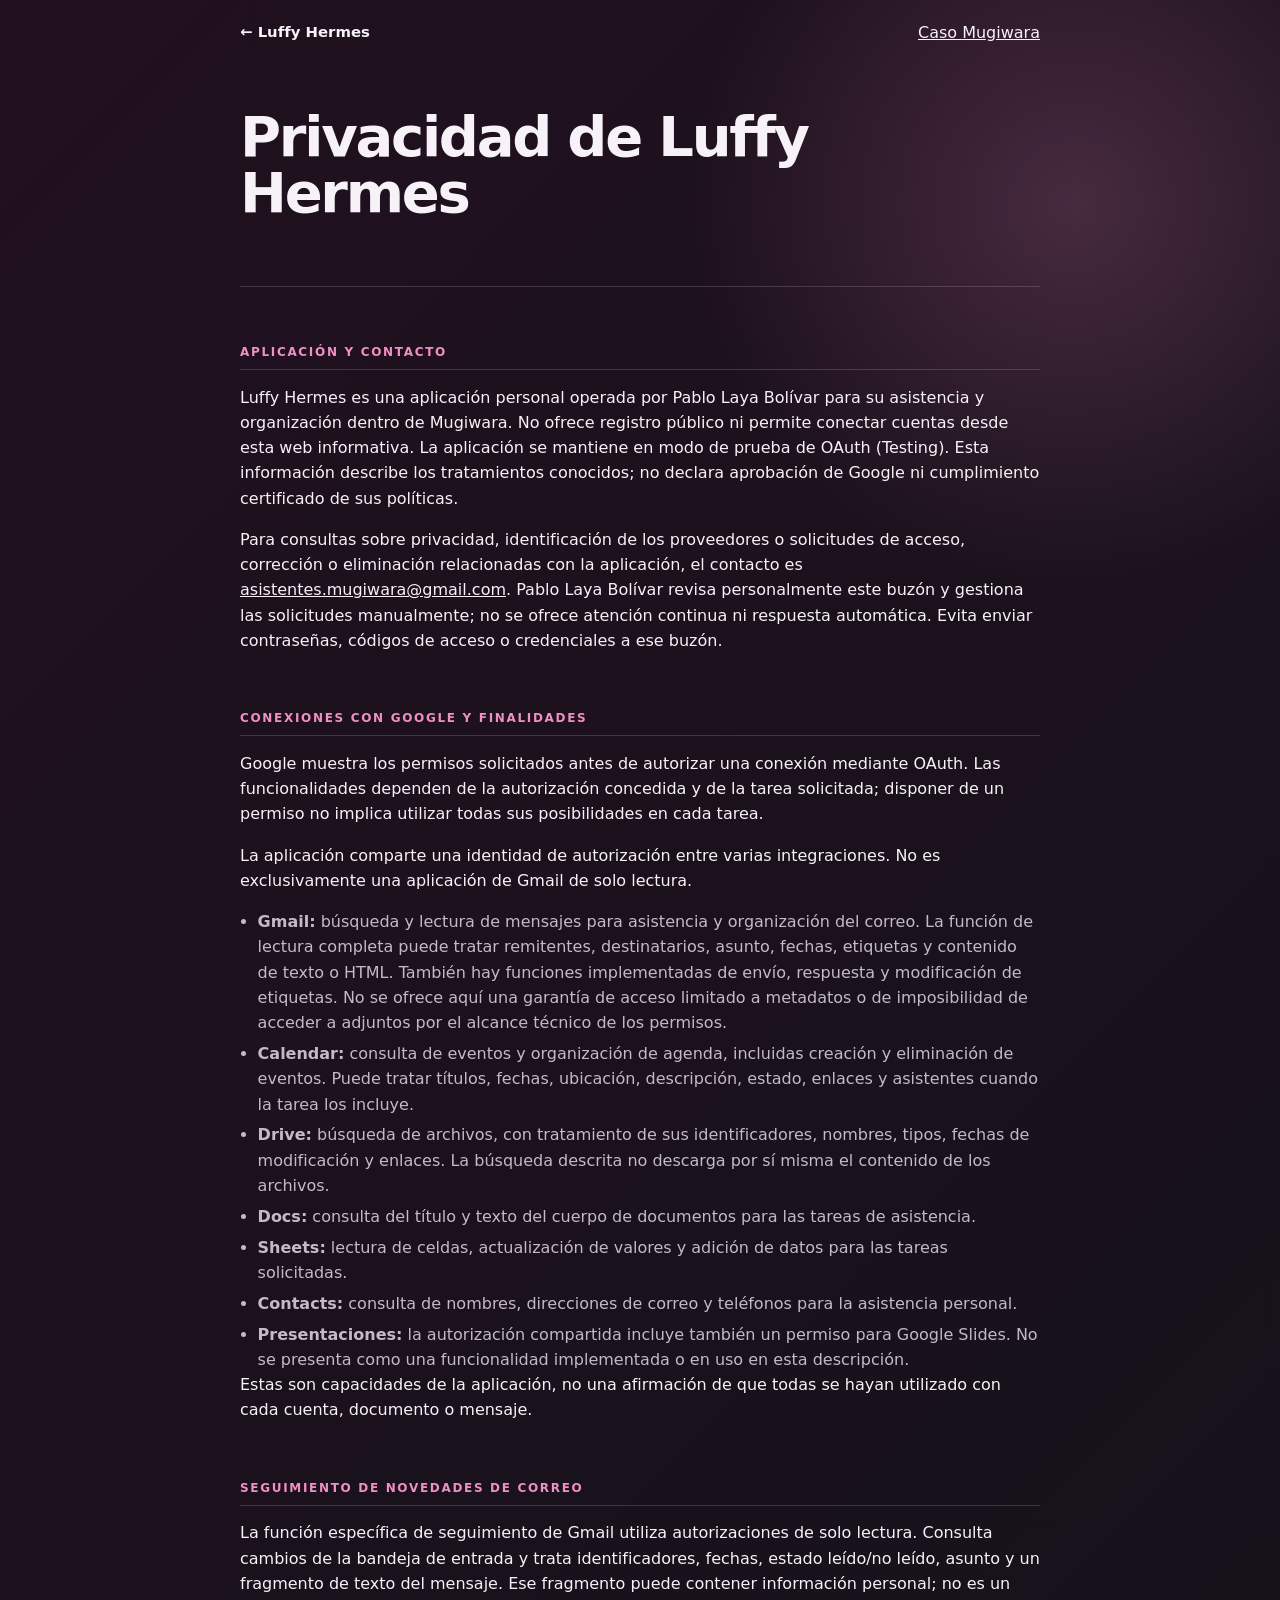
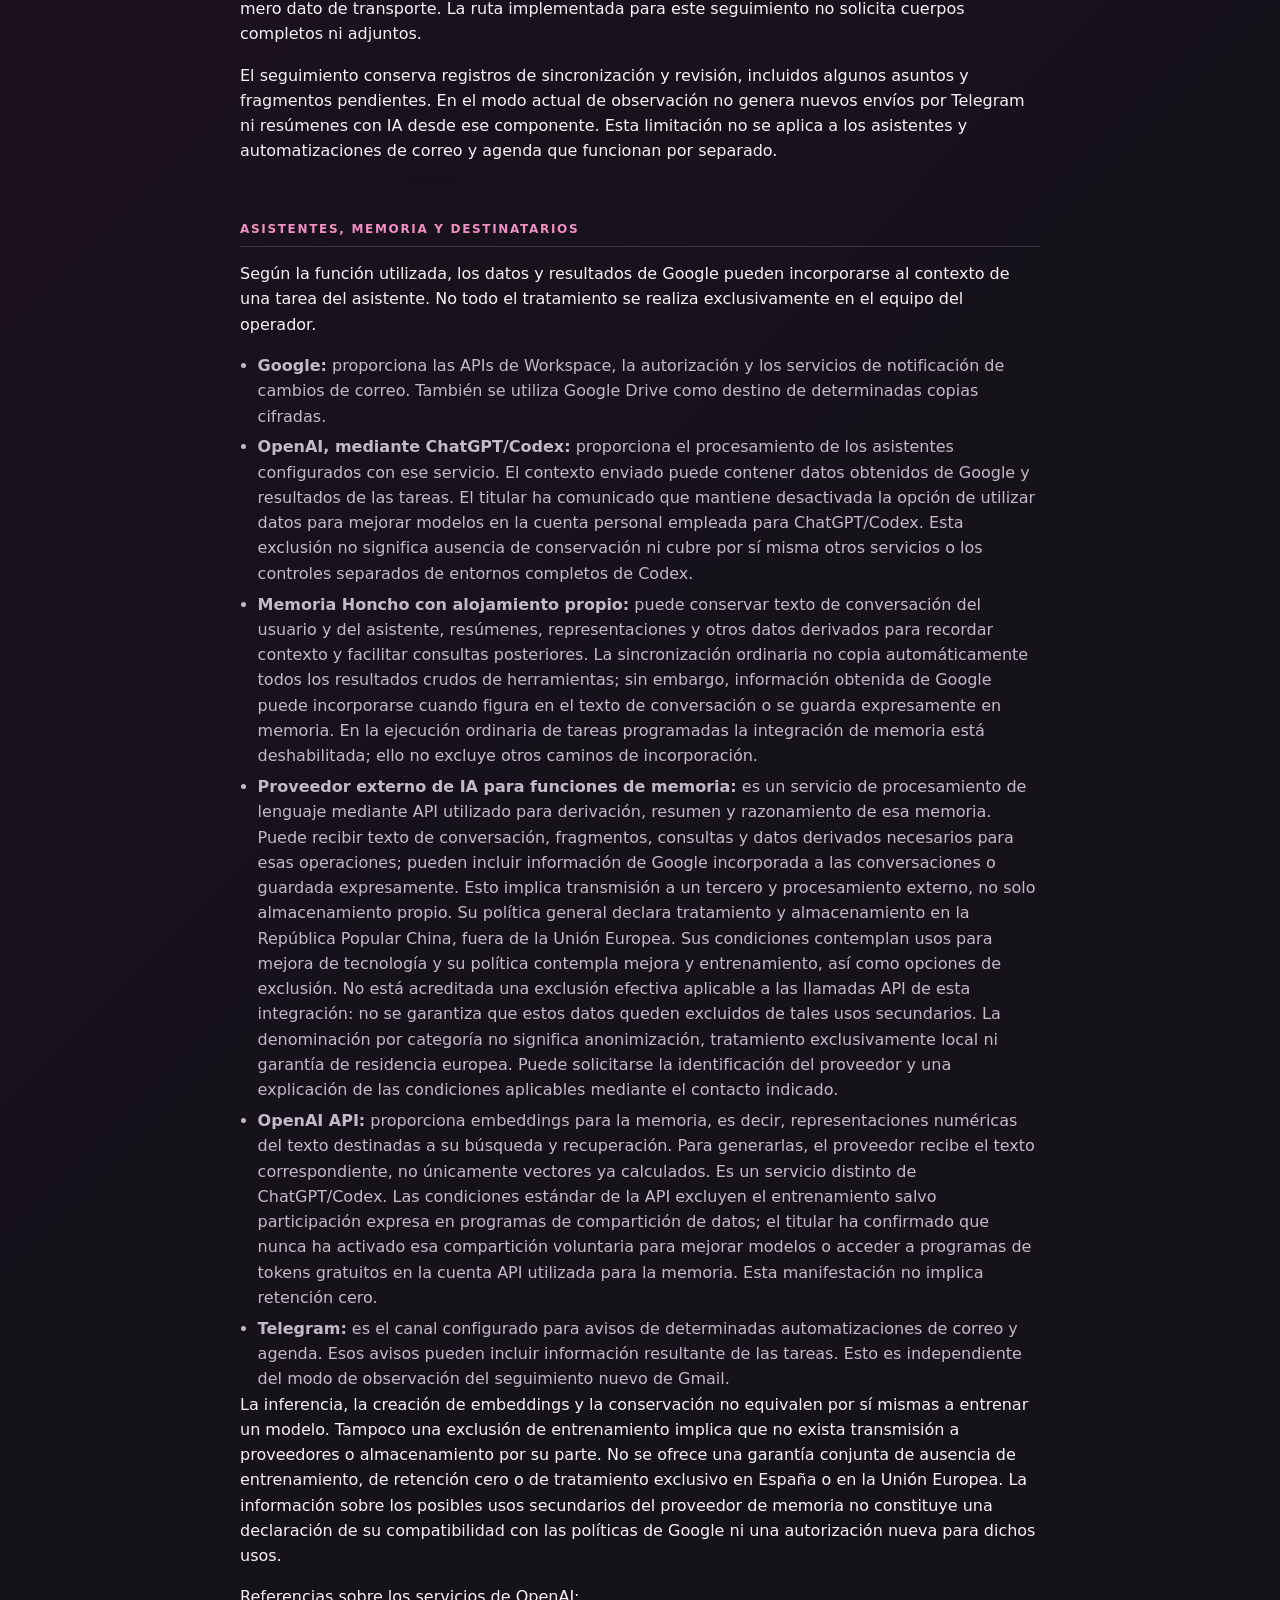
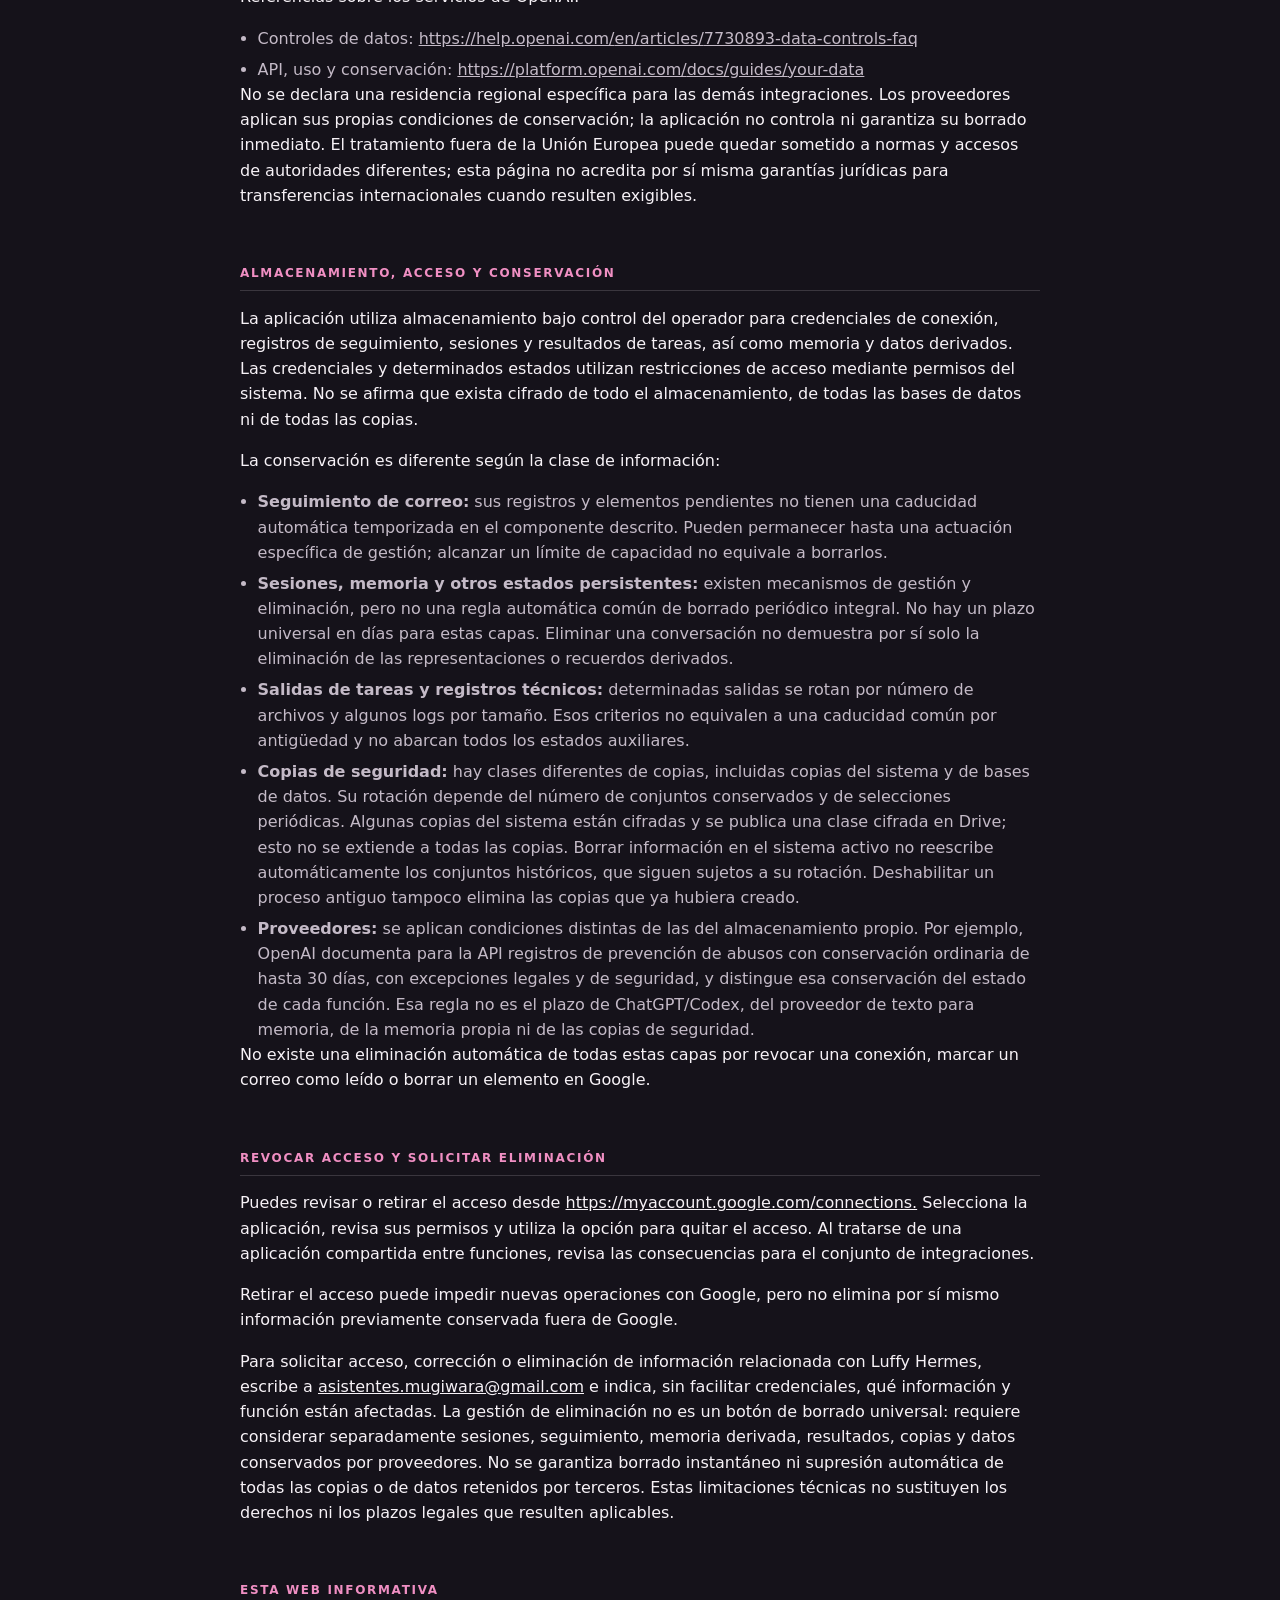
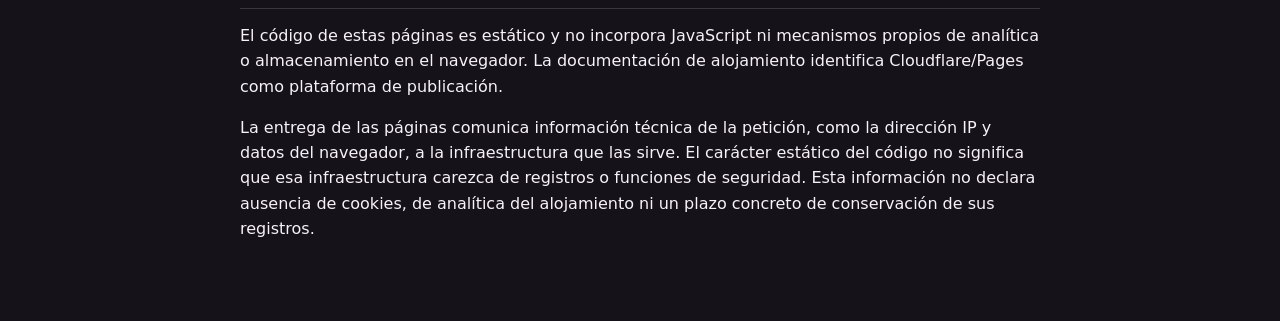
==== luffy-hermes/privacidad/index.html @ 42ae5521 "feat(web): add factual Luffy Hermes information and privacy pages Render the informational pages fro" ====
<!DOCTYPE html>
<html lang="es">
<head>
  <meta charset="utf-8">
  <meta name="viewport" content="width=device-width, initial-scale=1">
  <title>Privacidad de Luffy Hermes · Mugiwara</title>
  <meta name="description" content="Datos, finalidades, destinatarios, conservación y contacto de privacidad de la aplicación personal Luffy Hermes.">
  <link rel="canonical" href="https://prodelaya.dev/luffy-hermes/privacidad/">
  <link rel="icon" type="image/png" href="/assets/favicon-16.png">
  <link rel="stylesheet" href="/cv.css">
</head>
<body class="cv-body">
  <div class="cv-page">
    <nav class="cv-utility" aria-label="Navegación de Luffy Hermes">
      <a class="cv-back" href="/luffy-hermes/">← Luffy Hermes</a>
      <a href="/#case-mugi">Caso Mugiwara</a>
    </nav>
    <main id="contenido">
      <header class="cv-hero"><h1>Privacidad de Luffy Hermes</h1></header>
      <section aria-labelledby="aplicacion-y-contacto"><h2 id="aplicacion-y-contacto">Aplicación y contacto</h2>
      <p>Luffy Hermes es una aplicación personal operada por Pablo Laya Bolívar para su asistencia y organización dentro de Mugiwara. No ofrece registro público ni permite conectar cuentas desde esta web informativa. La aplicación se mantiene en modo de prueba de OAuth (Testing). Esta información describe los tratamientos conocidos; no declara aprobación de Google ni cumplimiento certificado de sus políticas.</p>
      <p>Para consultas sobre privacidad, identificación de los proveedores o solicitudes de acceso, corrección o eliminación relacionadas con la aplicación, el contacto es <a href="mailto:asistentes.mugiwara@gmail.com">asistentes.mugiwara@gmail.com</a>. Pablo Laya Bolívar revisa personalmente este buzón y gestiona las solicitudes manualmente; no se ofrece atención continua ni respuesta automática. Evita enviar contraseñas, códigos de acceso o credenciales a ese buzón.</p>
      </section>
      <section aria-labelledby="conexiones-con-google-y-finalidades"><h2 id="conexiones-con-google-y-finalidades">Conexiones con Google y finalidades</h2>
      <p>Google muestra los permisos solicitados antes de autorizar una conexión mediante OAuth. Las funcionalidades dependen de la autorización concedida y de la tarea solicitada; disponer de un permiso no implica utilizar todas sus posibilidades en cada tarea.</p>
      <p>La aplicación comparte una identidad de autorización entre varias integraciones. No es exclusivamente una aplicación de Gmail de solo lectura.</p>
      <ul><li><strong>Gmail:</strong> búsqueda y lectura de mensajes para asistencia y organización del correo. La función de lectura completa puede tratar remitentes, destinatarios, asunto, fechas, etiquetas y contenido de texto o HTML. También hay funciones implementadas de envío, respuesta y modificación de etiquetas. No se ofrece aquí una garantía de acceso limitado a metadatos o de imposibilidad de acceder a adjuntos por el alcance técnico de los permisos.</li><li><strong>Calendar:</strong> consulta de eventos y organización de agenda, incluidas creación y eliminación de eventos. Puede tratar títulos, fechas, ubicación, descripción, estado, enlaces y asistentes cuando la tarea los incluye.</li><li><strong>Drive:</strong> búsqueda de archivos, con tratamiento de sus identificadores, nombres, tipos, fechas de modificación y enlaces. La búsqueda descrita no descarga por sí misma el contenido de los archivos.</li><li><strong>Docs:</strong> consulta del título y texto del cuerpo de documentos para las tareas de asistencia.</li><li><strong>Sheets:</strong> lectura de celdas, actualización de valores y adición de datos para las tareas solicitadas.</li><li><strong>Contacts:</strong> consulta de nombres, direcciones de correo y teléfonos para la asistencia personal.</li><li><strong>Presentaciones:</strong> la autorización compartida incluye también un permiso para Google Slides. No se presenta como una funcionalidad implementada o en uso en esta descripción.</li></ul>
      <p>Estas son capacidades de la aplicación, no una afirmación de que todas se hayan utilizado con cada cuenta, documento o mensaje.</p>
      </section>
      <section aria-labelledby="seguimiento-de-novedades-de-correo"><h2 id="seguimiento-de-novedades-de-correo">Seguimiento de novedades de correo</h2>
      <p>La función específica de seguimiento de Gmail utiliza autorizaciones de solo lectura. Consulta cambios de la bandeja de entrada y trata identificadores, fechas, estado leído/no leído, asunto y un fragmento de texto del mensaje. Ese fragmento puede contener información personal; no es un mero dato de transporte. La ruta implementada para este seguimiento no solicita cuerpos completos ni adjuntos.</p>
      <p>El seguimiento conserva registros de sincronización y revisión, incluidos algunos asuntos y fragmentos pendientes. En el modo actual de observación no genera nuevos envíos por Telegram ni resúmenes con IA desde ese componente. Esta limitación no se aplica a los asistentes y automatizaciones de correo y agenda que funcionan por separado.</p>
      </section>
      <section aria-labelledby="asistentes-memoria-y-destinatarios"><h2 id="asistentes-memoria-y-destinatarios">Asistentes, memoria y destinatarios</h2>
      <p>Según la función utilizada, los datos y resultados de Google pueden incorporarse al contexto de una tarea del asistente. No todo el tratamiento se realiza exclusivamente en el equipo del operador.</p>
      <ul><li><strong>Google:</strong> proporciona las APIs de Workspace, la autorización y los servicios de notificación de cambios de correo. También se utiliza Google Drive como destino de determinadas copias cifradas.</li><li><strong>OpenAI, mediante ChatGPT/Codex:</strong> proporciona el procesamiento de los asistentes configurados con ese servicio. El contexto enviado puede contener datos obtenidos de Google y resultados de las tareas. El titular ha comunicado que mantiene desactivada la opción de utilizar datos para mejorar modelos en la cuenta personal empleada para ChatGPT/Codex. Esta exclusión no significa ausencia de conservación ni cubre por sí misma otros servicios o los controles separados de entornos completos de Codex.</li><li><strong>Memoria Honcho con alojamiento propio:</strong> puede conservar texto de conversación del usuario y del asistente, resúmenes, representaciones y otros datos derivados para recordar contexto y facilitar consultas posteriores. La sincronización ordinaria no copia automáticamente todos los resultados crudos de herramientas; sin embargo, información obtenida de Google puede incorporarse cuando figura en el texto de conversación o se guarda expresamente en memoria. En la ejecución ordinaria de tareas programadas la integración de memoria está deshabilitada; ello no excluye otros caminos de incorporación.</li><li><strong>Proveedor externo de IA para funciones de memoria:</strong> es un servicio de procesamiento de lenguaje mediante API utilizado para derivación, resumen y razonamiento de esa memoria. Puede recibir texto de conversación, fragmentos, consultas y datos derivados necesarios para esas operaciones; pueden incluir información de Google incorporada a las conversaciones o guardada expresamente. Esto implica transmisión a un tercero y procesamiento externo, no solo almacenamiento propio. Su política general declara tratamiento y almacenamiento en la República Popular China, fuera de la Unión Europea. Sus condiciones contemplan usos para mejora de tecnología y su política contempla mejora y entrenamiento, así como opciones de exclusión. No está acreditada una exclusión efectiva aplicable a las llamadas API de esta integración: no se garantiza que estos datos queden excluidos de tales usos secundarios. La denominación por categoría no significa anonimización, tratamiento exclusivamente local ni garantía de residencia europea. Puede solicitarse la identificación del proveedor y una explicación de las condiciones aplicables mediante el contacto indicado.</li><li><strong>OpenAI API:</strong> proporciona embeddings para la memoria, es decir, representaciones numéricas del texto destinadas a su búsqueda y recuperación. Para generarlas, el proveedor recibe el texto correspondiente, no únicamente vectores ya calculados. Es un servicio distinto de ChatGPT/Codex. Las condiciones estándar de la API excluyen el entrenamiento salvo participación expresa en programas de compartición de datos; el titular ha confirmado que nunca ha activado esa compartición voluntaria para mejorar modelos o acceder a programas de tokens gratuitos en la cuenta API utilizada para la memoria. Esta manifestación no implica retención cero.</li><li><strong>Telegram:</strong> es el canal configurado para avisos de determinadas automatizaciones de correo y agenda. Esos avisos pueden incluir información resultante de las tareas. Esto es independiente del modo de observación del seguimiento nuevo de Gmail.</li></ul>
      <p>La inferencia, la creación de embeddings y la conservación no equivalen por sí mismas a entrenar un modelo. Tampoco una exclusión de entrenamiento implica que no exista transmisión a proveedores o almacenamiento por su parte. No se ofrece una garantía conjunta de ausencia de entrenamiento, de retención cero o de tratamiento exclusivo en España o en la Unión Europea. La información sobre los posibles usos secundarios del proveedor de memoria no constituye una declaración de su compatibilidad con las políticas de Google ni una autorización nueva para dichos usos.</p>
      <p>Referencias sobre los servicios de OpenAI:</p>
      <ul><li>Controles de datos: <a href="https://help.openai.com/en/articles/7730893-data-controls-faq">https:/<wbr>/<wbr>help.openai.com/<wbr>en/<wbr>articles/<wbr>7730893-data-controls-faq</a></li><li>API, uso y conservación: <a href="https://platform.openai.com/docs/guides/your-data">https:/<wbr>/<wbr>platform.openai.com/<wbr>docs/<wbr>guides/<wbr>your-data</a></li></ul>
      <p>No se declara una residencia regional específica para las demás integraciones. Los proveedores aplican sus propias condiciones de conservación; la aplicación no controla ni garantiza su borrado inmediato. El tratamiento fuera de la Unión Europea puede quedar sometido a normas y accesos de autoridades diferentes; esta página no acredita por sí misma garantías jurídicas para transferencias internacionales cuando resulten exigibles.</p>
      </section>
      <section aria-labelledby="almacenamiento-acceso-y-conservacion"><h2 id="almacenamiento-acceso-y-conservacion">Almacenamiento, acceso y conservación</h2>
      <p>La aplicación utiliza almacenamiento bajo control del operador para credenciales de conexión, registros de seguimiento, sesiones y resultados de tareas, así como memoria y datos derivados. Las credenciales y determinados estados utilizan restricciones de acceso mediante permisos del sistema. No se afirma que exista cifrado de todo el almacenamiento, de todas las bases de datos ni de todas las copias.</p>
      <p>La conservación es diferente según la clase de información:</p>
      <ul><li><strong>Seguimiento de correo:</strong> sus registros y elementos pendientes no tienen una caducidad automática temporizada en el componente descrito. Pueden permanecer hasta una actuación específica de gestión; alcanzar un límite de capacidad no equivale a borrarlos.</li><li><strong>Sesiones, memoria y otros estados persistentes:</strong> existen mecanismos de gestión y eliminación, pero no una regla automática común de borrado periódico integral. No hay un plazo universal en días para estas capas. Eliminar una conversación no demuestra por sí solo la eliminación de las representaciones o recuerdos derivados.</li><li><strong>Salidas de tareas y registros técnicos:</strong> determinadas salidas se rotan por número de archivos y algunos logs por tamaño. Esos criterios no equivalen a una caducidad común por antigüedad y no abarcan todos los estados auxiliares.</li><li><strong>Copias de seguridad:</strong> hay clases diferentes de copias, incluidas copias del sistema y de bases de datos. Su rotación depende del número de conjuntos conservados y de selecciones periódicas. Algunas copias del sistema están cifradas y se publica una clase cifrada en Drive; esto no se extiende a todas las copias. Borrar información en el sistema activo no reescribe automáticamente los conjuntos históricos, que siguen sujetos a su rotación. Deshabilitar un proceso antiguo tampoco elimina las copias que ya hubiera creado.</li><li><strong>Proveedores:</strong> se aplican condiciones distintas de las del almacenamiento propio. Por ejemplo, OpenAI documenta para la API registros de prevención de abusos con conservación ordinaria de hasta 30 días, con excepciones legales y de seguridad, y distingue esa conservación del estado de cada función. Esa regla no es el plazo de ChatGPT/Codex, del proveedor de texto para memoria, de la memoria propia ni de las copias de seguridad.</li></ul>
      <p>No existe una eliminación automática de todas estas capas por revocar una conexión, marcar un correo como leído o borrar un elemento en Google.</p>
      </section>
      <section aria-labelledby="revocar-acceso-y-solicitar-eliminacion"><h2 id="revocar-acceso-y-solicitar-eliminacion">Revocar acceso y solicitar eliminación</h2>
      <p>Puedes revisar o retirar el acceso desde <a href="https://myaccount.google.com/connections.">https:/<wbr>/<wbr>myaccount.google.com/<wbr>connections.</a> Selecciona la aplicación, revisa sus permisos y utiliza la opción para quitar el acceso. Al tratarse de una aplicación compartida entre funciones, revisa las consecuencias para el conjunto de integraciones.</p>
      <p>Retirar el acceso puede impedir nuevas operaciones con Google, pero no elimina por sí mismo información previamente conservada fuera de Google.</p>
      <p>Para solicitar acceso, corrección o eliminación de información relacionada con Luffy Hermes, escribe a <a href="mailto:asistentes.mugiwara@gmail.com">asistentes.mugiwara@gmail.com</a> e indica, sin facilitar credenciales, qué información y función están afectadas. La gestión de eliminación no es un botón de borrado universal: requiere considerar separadamente sesiones, seguimiento, memoria derivada, resultados, copias y datos conservados por proveedores. No se garantiza borrado instantáneo ni supresión automática de todas las copias o de datos retenidos por terceros. Estas limitaciones técnicas no sustituyen los derechos ni los plazos legales que resulten aplicables.</p>
      </section>
      <section aria-labelledby="esta-web-informativa"><h2 id="esta-web-informativa">Esta web informativa</h2>
      <p>El código de estas páginas es estático y no incorpora JavaScript ni mecanismos propios de analítica o almacenamiento en el navegador. La documentación de alojamiento identifica Cloudflare/Pages como plataforma de publicación.</p>
      <p>La entrega de las páginas comunica información técnica de la petición, como la dirección IP y datos del navegador, a la infraestructura que las sirve. El carácter estático del código no significa que esa infraestructura carezca de registros o funciones de seguridad. Esta información no declara ausencia de cookies, de analítica del alojamiento ni un plazo concreto de conservación de sus registros.</p>
      </section>
    </main>
  </div>
</body>
</html>
---- cv.css ----
@page {
  size: A4;
  margin: 14mm;
}

.cv-body {
  --cv-plum: #15121a;
  --cv-graphite: #211b28;
  --cv-raised: #2a2231;
  --cv-text: #f7f2f7;
  --cv-muted: #c4bac7;
  --cv-pink: #f08fc3;
  --cv-line: rgba(247, 242, 247, 0.16);
  margin: 0;
  color: var(--cv-text);
  background:
    radial-gradient(
      circle at 84% 4%,
      rgba(240, 143, 195, 0.2),
      transparent 24rem
    ),
    linear-gradient(135deg, #21101f, var(--cv-plum) 48%);
  font-family:
    Inter, ui-sans-serif, system-ui, -apple-system, BlinkMacSystemFont,
    "Segoe UI", sans-serif;
  font-size: 16px;
  line-height: 1.58;
}

.cv-page,
.cv-page *,
.cv-page *::before,
.cv-page *::after {
  box-sizing: border-box;
}
.cv-page {
  width: min(800px, calc(100% - 3rem));
  margin: 0 auto;
  padding: 1.25rem 0 4rem;
}
.cv-page a {
  color: inherit;
}
.cv-page a:focus-visible {
  outline: 3px solid #fff;
  outline-offset: 3px;
}
.cv-utility {
  display: flex;
  align-items: center;
  justify-content: space-between;
  gap: 1rem;
  margin-bottom: clamp(2rem, 5vw, 4.5rem);
}
.cv-back {
  color: var(--cv-muted);
  font-size: 0.93rem;
  font-weight: 700;
  text-decoration: none;
}
.cv-back:hover {
  color: var(--cv-text);
}
.cv-page .cv-download {
  display: inline-flex;
  align-items: center;
  gap: 0.55rem;
  min-height: 2.8rem;
  padding: 0.6rem 0.9rem;
  border-radius: 0.42rem;
  color: #25101e;
  background: var(--cv-pink);
  font-size: 0.9rem;
  font-weight: 800;
  text-decoration: none;
}
.cv-download span {
  padding-left: 0.5rem;
  border-left: 1px solid rgba(37, 16, 30, 0.35);
  font-size: 0.68rem;
  letter-spacing: 0.08em;
}

.cv-hero {
  padding-bottom: clamp(2rem, 5vw, 3.5rem);
  border-bottom: 1px solid var(--cv-line);
}
.cv-eyebrow {
  margin: 0 0 0.7rem;
  color: var(--cv-pink);
  font-size: 0.75rem;
  font-weight: 800;
  letter-spacing: 0.14em;
  text-transform: uppercase;
}
.cv-page h1,
.cv-page h2,
.cv-page h3,
.cv-page p {
  margin-top: 0;
}
.cv-page h1,
.cv-page h2,
.cv-page h3 {
  letter-spacing: -0.04em;
}
.cv-page h1 {
  margin-bottom: 0.55rem;
  font-size: clamp(2.5rem, 6vw, 3.5rem);
  line-height: 1;
}
.cv-role {
  display: grid;
  gap: 0.1rem;
  margin-bottom: 1.15rem;
  color: var(--cv-pink);
  font-size: clamp(1.05rem, 2vw, 1.3rem);
  font-weight: 750;
  line-height: 1.25;
}
.cv-contact {
  margin-bottom: 0;
  color: var(--cv-muted);
  overflow-wrap: anywhere;
}
.cv-contact a {
  text-decoration-color: rgba(240, 143, 195, 0.7);
  text-underline-offset: 0.18em;
}

.cv-page section {
  margin-top: clamp(2.2rem, 5vw, 3.5rem);
}
.cv-page section > h2 {
  margin: 0 0 0.9rem;
  padding-bottom: 0.45rem;
  border-bottom: 1px solid var(--cv-line);
  color: var(--cv-pink);
  font-size: 0.75rem;
  font-weight: 800;
  letter-spacing: 0.14em;
  text-transform: uppercase;
}
.cv-profile {
  color: var(--cv-muted);
  font-size: 1.06rem;
}
.cv-profile p {
  max-width: 60rem;
  margin-bottom: 0;
}
.cv-content-grid {
  display: grid;
  grid-template-columns: minmax(0, 1.6fr) minmax(15rem, 1fr);
  gap: 3rem;
}
.cv-content-grid > .cv-experience,
.cv-side-column > section {
  min-width: 0;
}
.cv-entry {
  margin-bottom: 1.4rem;
  padding-bottom: 1.25rem;
  border-bottom: 1px solid var(--cv-line);
}
.cv-entry:last-child {
  margin-bottom: 0;
}
.cv-entry-head {
  display: flex;
  align-items: baseline;
  justify-content: space-between;
  gap: 1rem;
}
.cv-entry h3,
.cv-project h3 {
  margin-bottom: 0.2rem;
  font-size: 1.08rem;
  line-height: 1.25;
}
.cv-date {
  flex: none;
  color: var(--cv-muted);
  font-size: 0.86rem;
  white-space: nowrap;
}
.cv-subtitle,
.cv-tech {
  margin-bottom: 0.65rem;
  color: var(--cv-pink);
  font-size: 0.92rem;
  font-weight: 700;
}
.cv-page ul {
  margin: 0 0 0 1.1rem;
  padding: 0;
  color: var(--cv-muted);
}
.cv-page li + li {
  margin-top: 0.35rem;
}
.cv-skills {
  display: grid;
  grid-template-columns: repeat(2, minmax(0, 1fr));
  gap: 0.9rem 2rem;
}
.cv-skill-group {
  padding-bottom: 0.8rem;
  border-bottom: 1px solid var(--cv-line);
}
.cv-skill-group h3,
.cv-education-entry h3 {
  margin: 0 0 0.35rem;
  font-size: 0.95rem;
}
.cv-skill-group p,
.cv-education-entry p,
.cv-project p:last-child {
  margin: 0;
  color: var(--cv-muted);
  font-size: 0.92rem;
}
.cv-languages ul {
  display: grid;
  grid-template-columns: repeat(2, minmax(0, 1fr));
  gap: 0.45rem 2rem;
  margin-left: 1.1rem;
}
.cv-education-entry {
  min-width: 0;
  padding-bottom: 0.8rem;
  border-bottom: 1px solid var(--cv-line);
}
.cv-education-entry:last-child {
  border-bottom: 0;
}
.cv-projects {
  display: grid;
  grid-template-columns: repeat(3, minmax(0, 1fr));
  gap: 0 1.5rem;
  padding-top: 0.2rem;
}
.cv-projects > h2 {
  grid-column: 1 / -1;
}
.cv-project {
  padding: 1rem 0;
  border-bottom: 1px solid var(--cv-line);
}
.cv-project:last-child {
  border-bottom: 0;
}

@media (max-width: 700px) {
  .cv-page {
    width: min(100% - 2rem, 800px);
    padding-bottom: 2.5rem;
  }
  .cv-utility {
    align-items: flex-start;
    margin-bottom: 2.75rem;
  }
  .cv-hero {
    padding-bottom: 2.5rem;
  }
  .cv-content-grid,
  .cv-projects {
    grid-template-columns: 1fr;
    gap: 0;
  }
  .cv-entry-head {
    display: block;
  }
  .cv-date {
    display: block;
    margin-top: 0.25rem;
    white-space: normal;
  }
  .cv-skills,
  .cv-languages {
    grid-template-columns: 1fr;
  }
  .cv-education-entry {
    padding: 0 0 0.8rem;
  }
}

@media (max-width: 420px) {
  .cv-page {
    width: min(100% - 1.5rem, 800px);
  }
  .cv-utility {
    display: grid;
    grid-template-columns: 1fr;
    gap: 0.8rem;
  }
  .cv-page .cv-download {
    justify-content: center;
  }
  .cv-page h1 {
    font-size: clamp(2rem, 11vw, 2.45rem);
  }
  .cv-contact {
    font-size: 0.94rem;
  }
}

@media print {
  .cv-body {
    color: #21101f;
    background: #fff;
    font-family: Inter, Arial, sans-serif;
    font-size: 10pt;
    line-height: 1.42;
  }
  .cv-page {
    width: auto;
    margin: 0;
    padding: 0;
  }
  .cv-content-grid,
  .cv-projects {
    display: block;
  }
  .cv-utility {
    display: none;
  }
  .cv-hero {
    padding-bottom: 0.85rem;
    border-bottom: 1.5pt solid #6b1244;
  }
  .cv-eyebrow {
    display: none;
  }
  .cv-page h1 {
    font-size: 24pt;
  }
  .cv-role,
  .cv-page section > h2,
  .cv-subtitle,
  .cv-tech {
    color: #6b1244;
  }
  .cv-contact,
  .cv-profile,
  .cv-page ul,
  .cv-skill-group p,
  .cv-education-entry p,
  .cv-project p:last-child {
    color: #21101f;
  }
  .cv-page section {
    margin-top: 1rem;
  }
  .cv-page section > h2 {
    margin-bottom: 0.6rem;
    border-bottom-color: #6b1244;
  }
  .cv-entry {
    margin-bottom: 0.65rem;
    padding-bottom: 0.65rem;
    break-inside: avoid;
  }
  .cv-project {
    padding: 0.55rem 0;
    break-inside: avoid;
  }
  .cv-skill-group,
  .cv-education-entry {
    border-color: #bbb;
  }
}
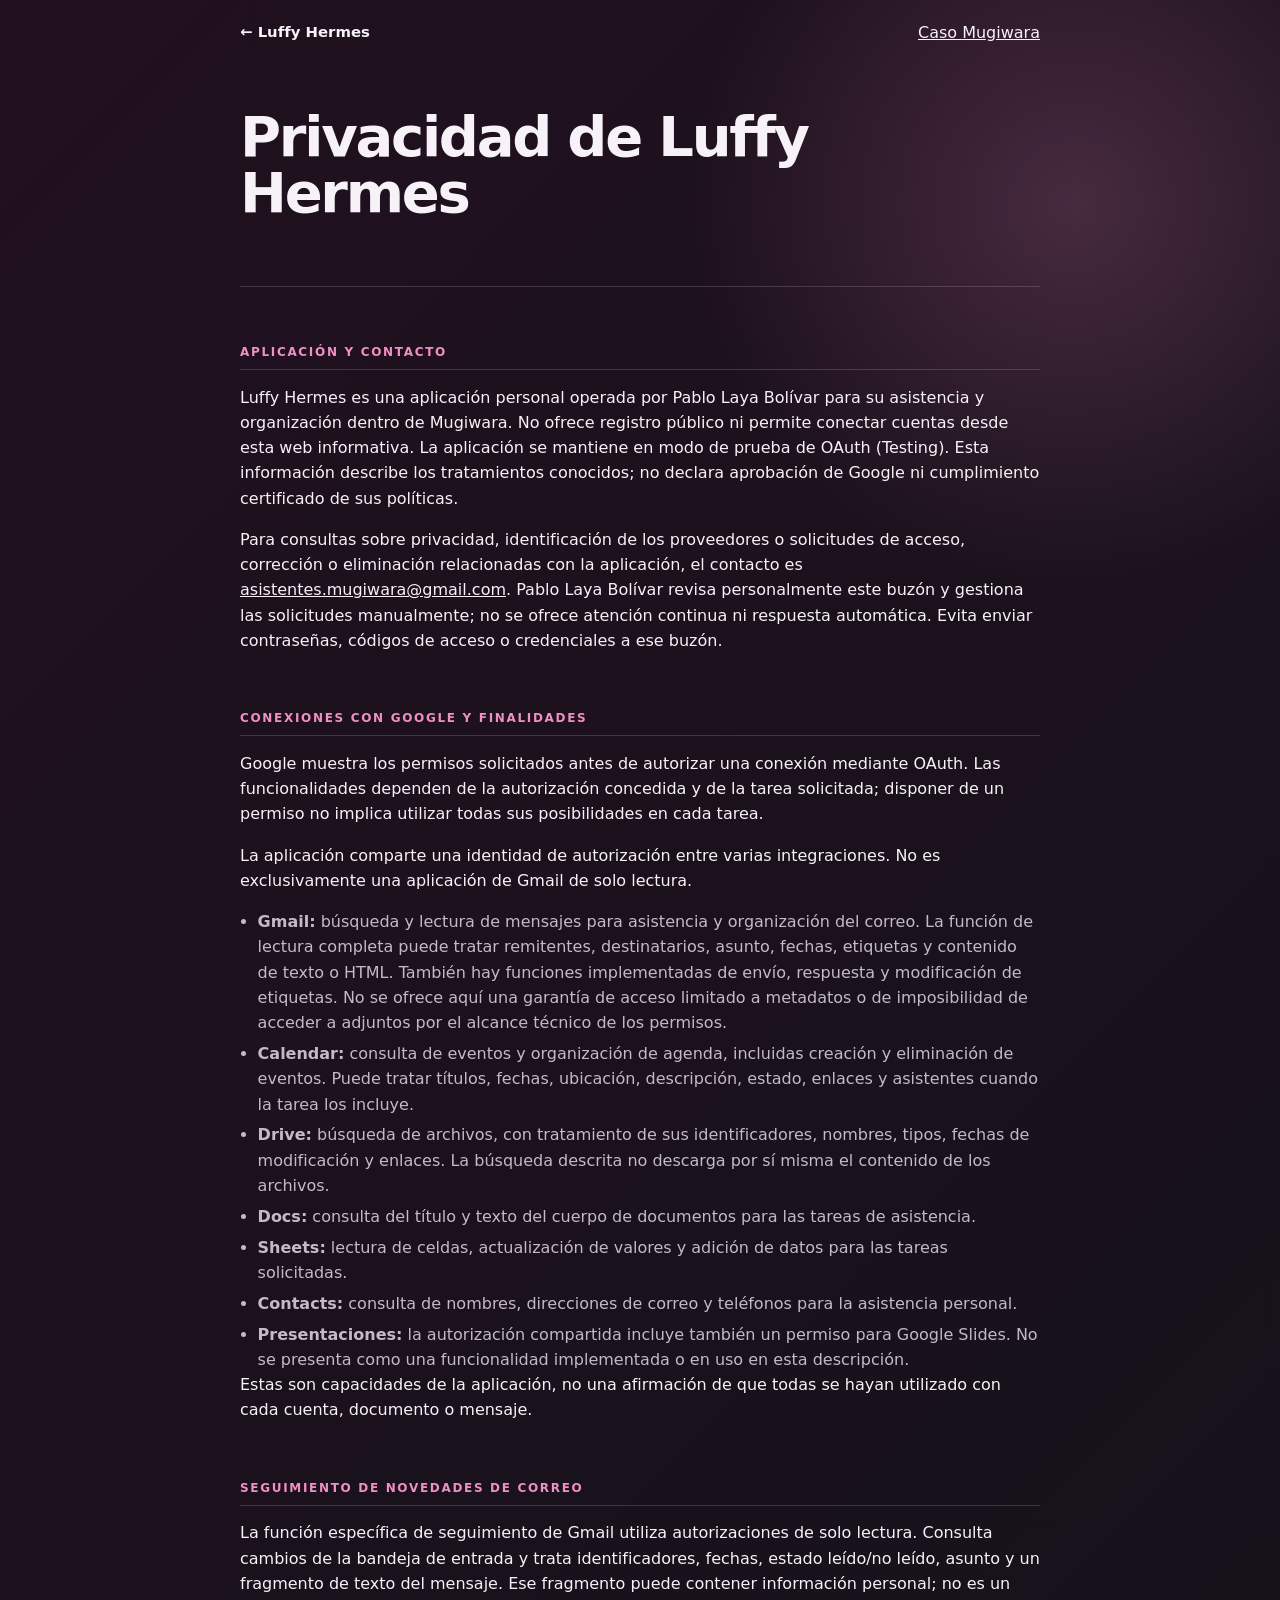
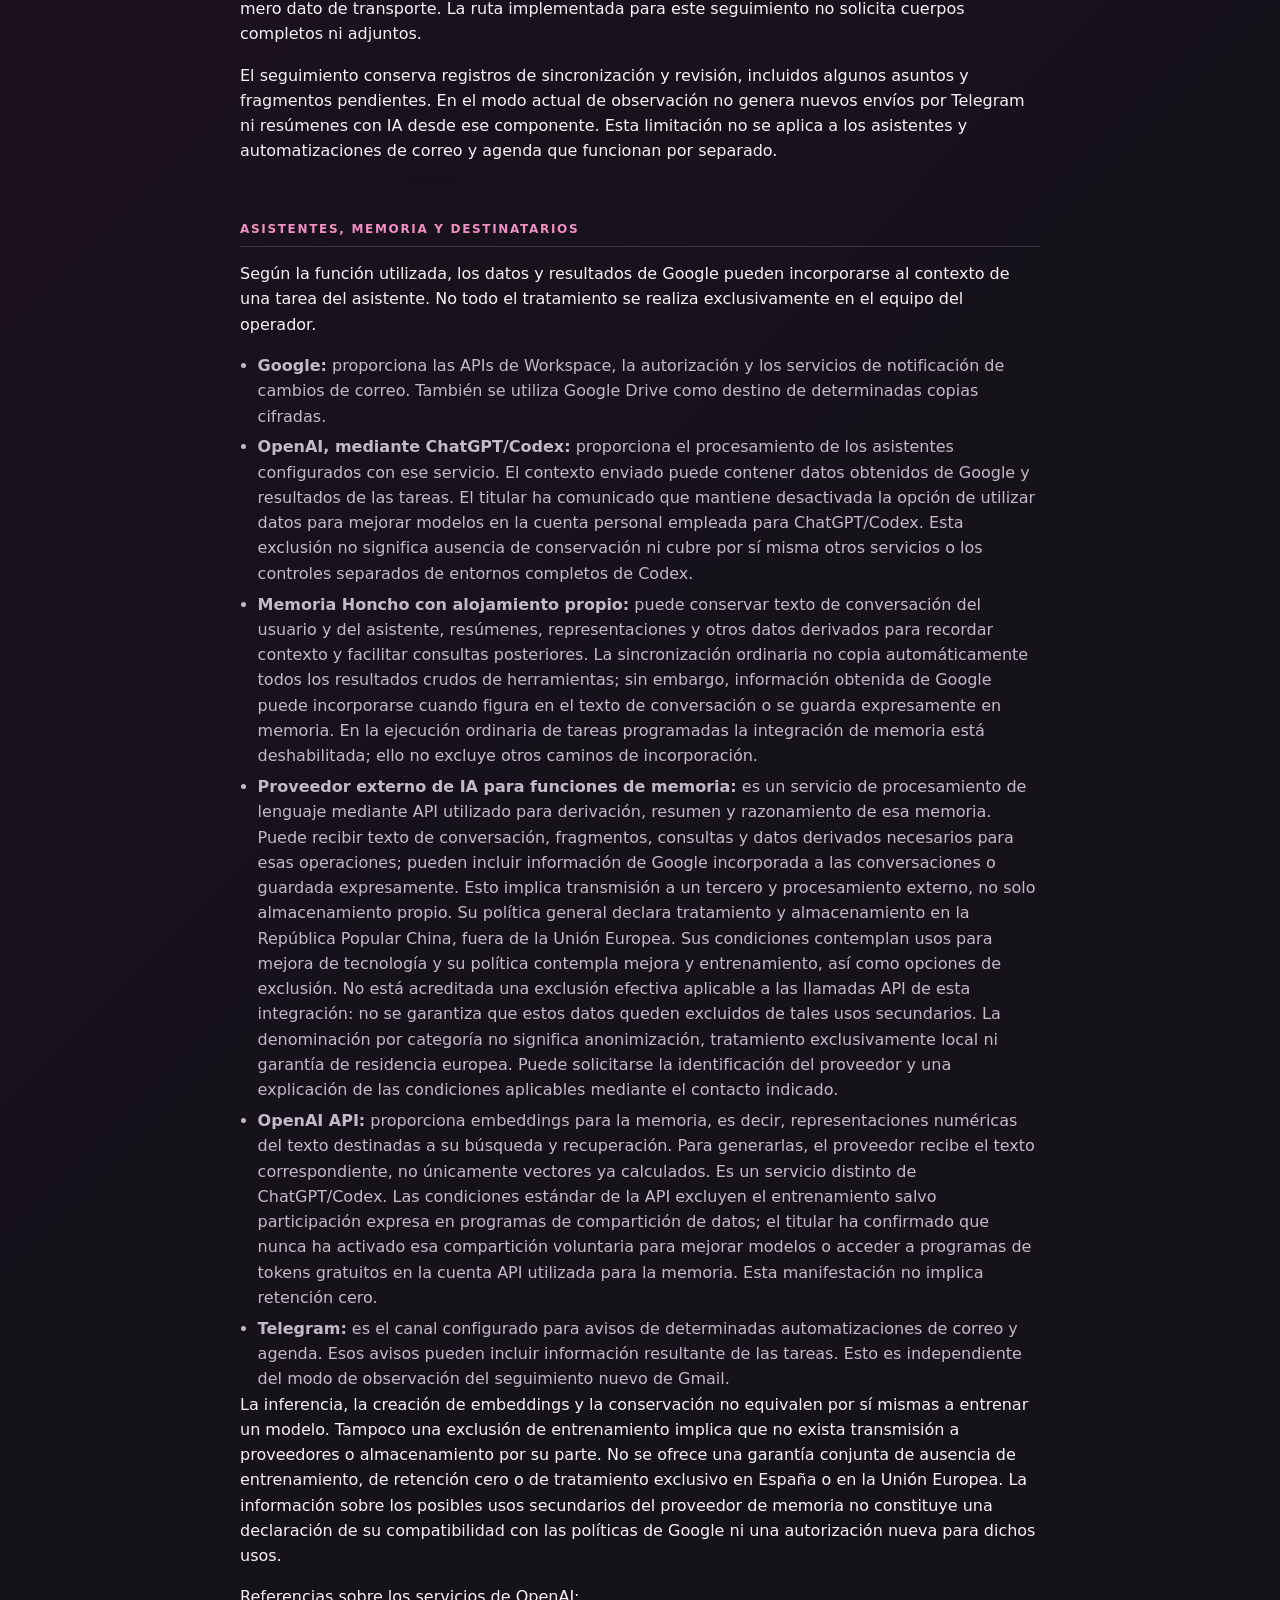
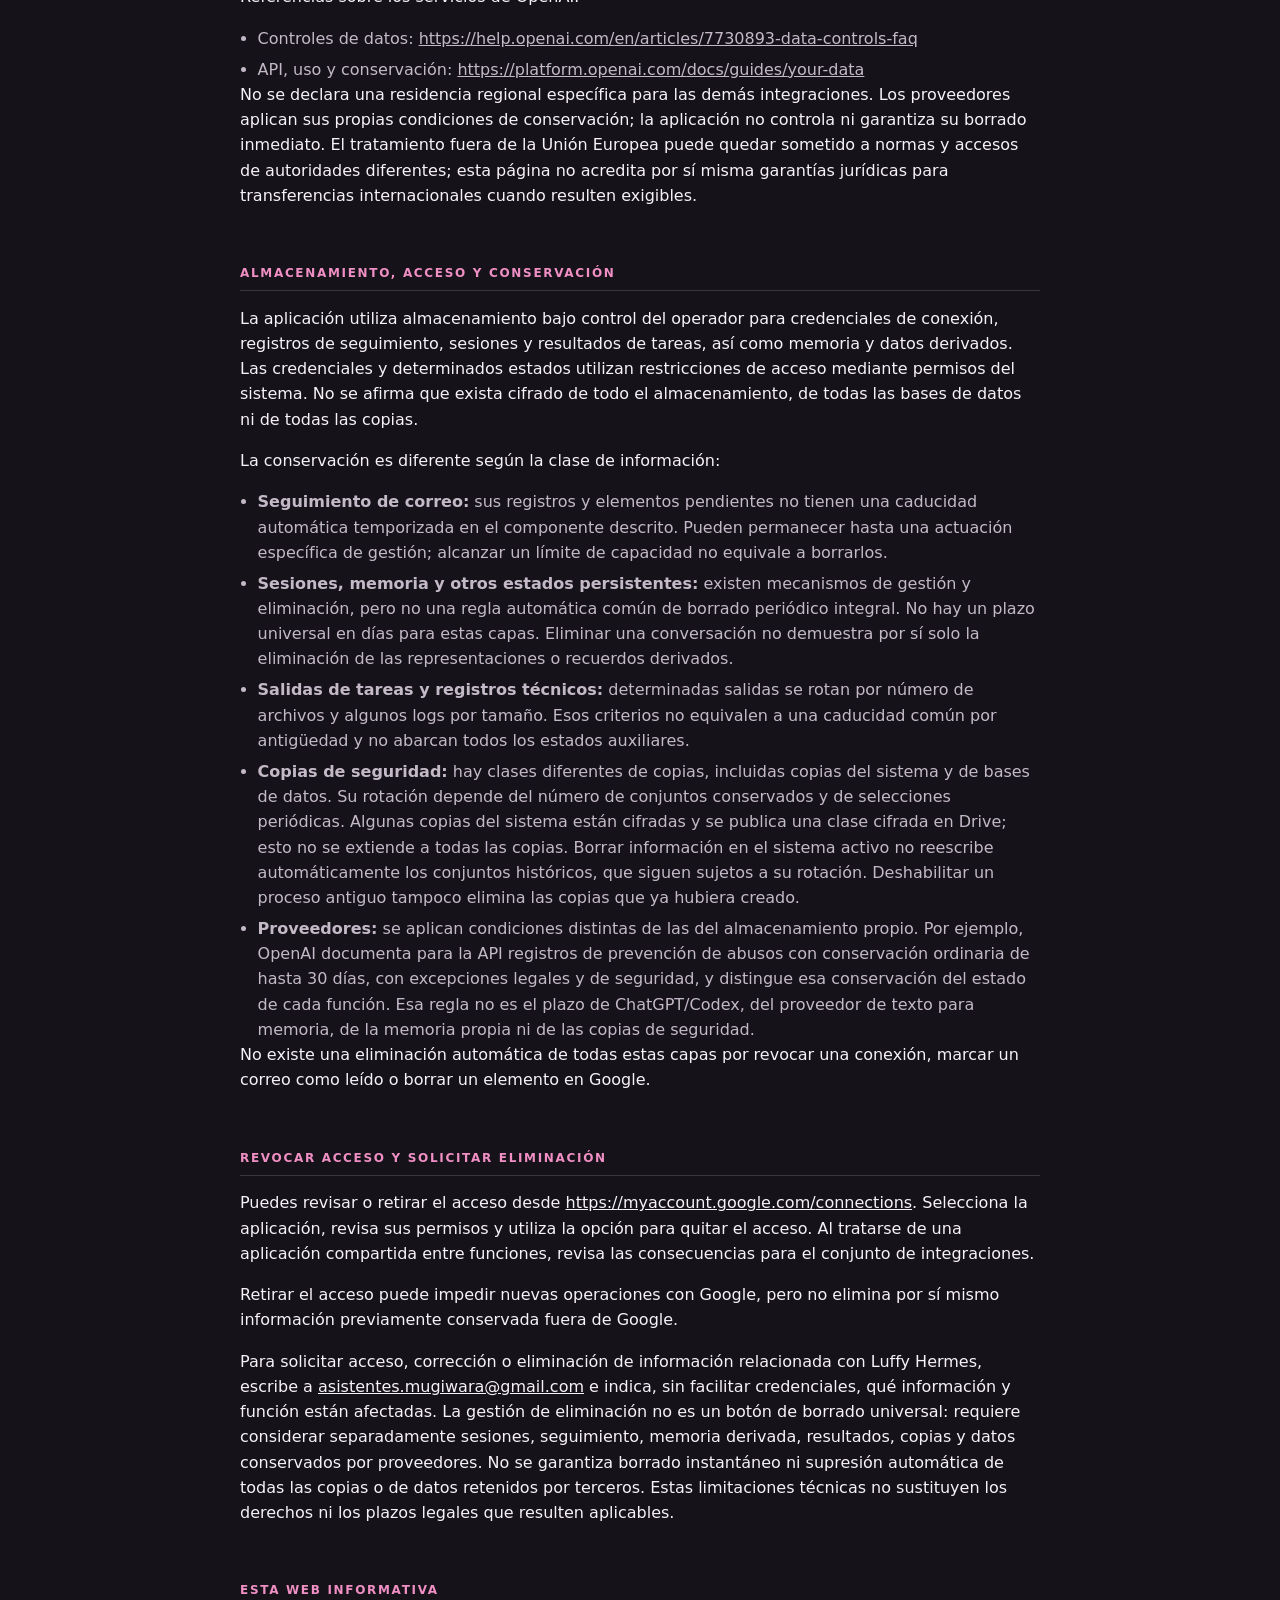
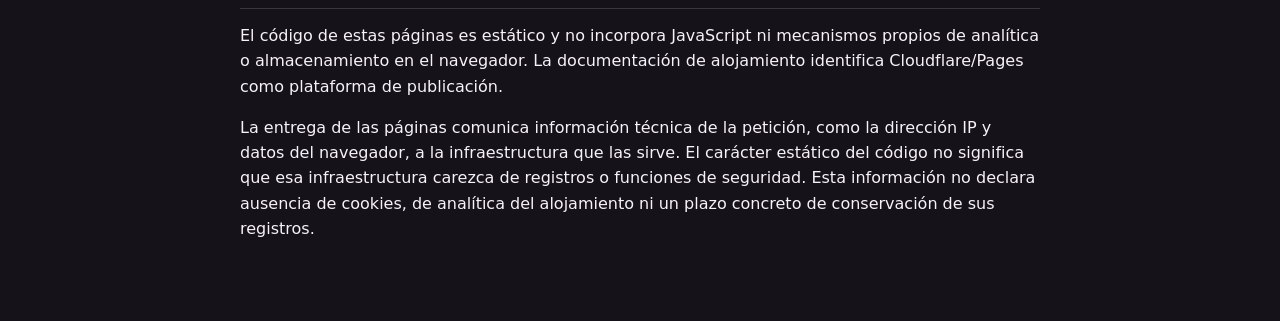
==== commit 4a2dbc7f: "fix(web): preserve exact Google revocation target Keep sentence punctuation outside the revocation U" ====
--- a/luffy-hermes/privacidad/index.html
+++ b/luffy-hermes/privacidad/index.html
@@ -46,7 +46,7 @@
       <p>No existe una eliminación automática de todas estas capas por revocar una conexión, marcar un correo como leído o borrar un elemento en Google.</p>
       </section>
       <section aria-labelledby="revocar-acceso-y-solicitar-eliminacion"><h2 id="revocar-acceso-y-solicitar-eliminacion">Revocar acceso y solicitar eliminación</h2>
-      <p>Puedes revisar o retirar el acceso desde <a href="https://myaccount.google.com/connections.">https:/<wbr>/<wbr>myaccount.google.com/<wbr>connections.</a> Selecciona la aplicación, revisa sus permisos y utiliza la opción para quitar el acceso. Al tratarse de una aplicación compartida entre funciones, revisa las consecuencias para el conjunto de integraciones.</p>
+      <p>Puedes revisar o retirar el acceso desde <a href="https://myaccount.google.com/connections">https:/<wbr>/<wbr>myaccount.google.com/<wbr>connections</a>. Selecciona la aplicación, revisa sus permisos y utiliza la opción para quitar el acceso. Al tratarse de una aplicación compartida entre funciones, revisa las consecuencias para el conjunto de integraciones.</p>
       <p>Retirar el acceso puede impedir nuevas operaciones con Google, pero no elimina por sí mismo información previamente conservada fuera de Google.</p>
       <p>Para solicitar acceso, corrección o eliminación de información relacionada con Luffy Hermes, escribe a <a href="mailto:asistentes.mugiwara@gmail.com">asistentes.mugiwara@gmail.com</a> e indica, sin facilitar credenciales, qué información y función están afectadas. La gestión de eliminación no es un botón de borrado universal: requiere considerar separadamente sesiones, seguimiento, memoria derivada, resultados, copias y datos conservados por proveedores. No se garantiza borrado instantáneo ni supresión automática de todas las copias o de datos retenidos por terceros. Estas limitaciones técnicas no sustituyen los derechos ni los plazos legales que resulten aplicables.</p>
       </section>
